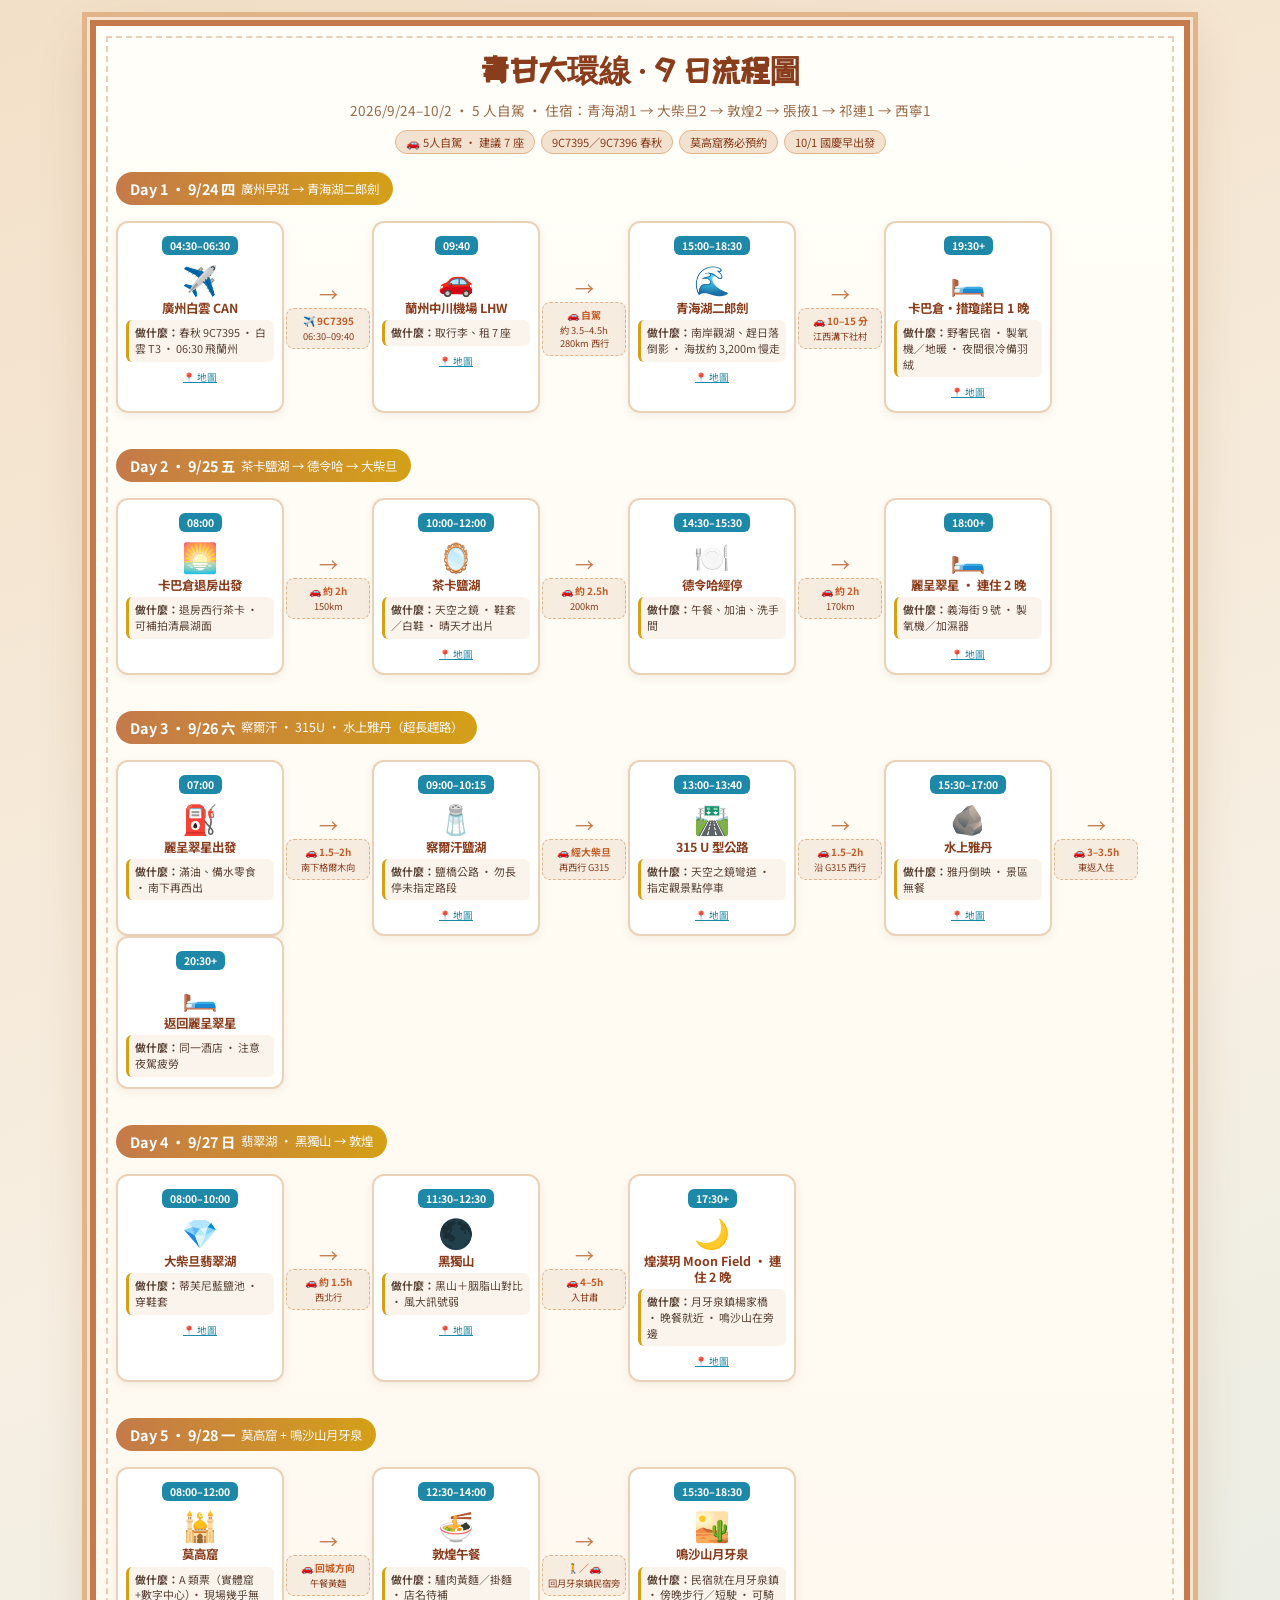
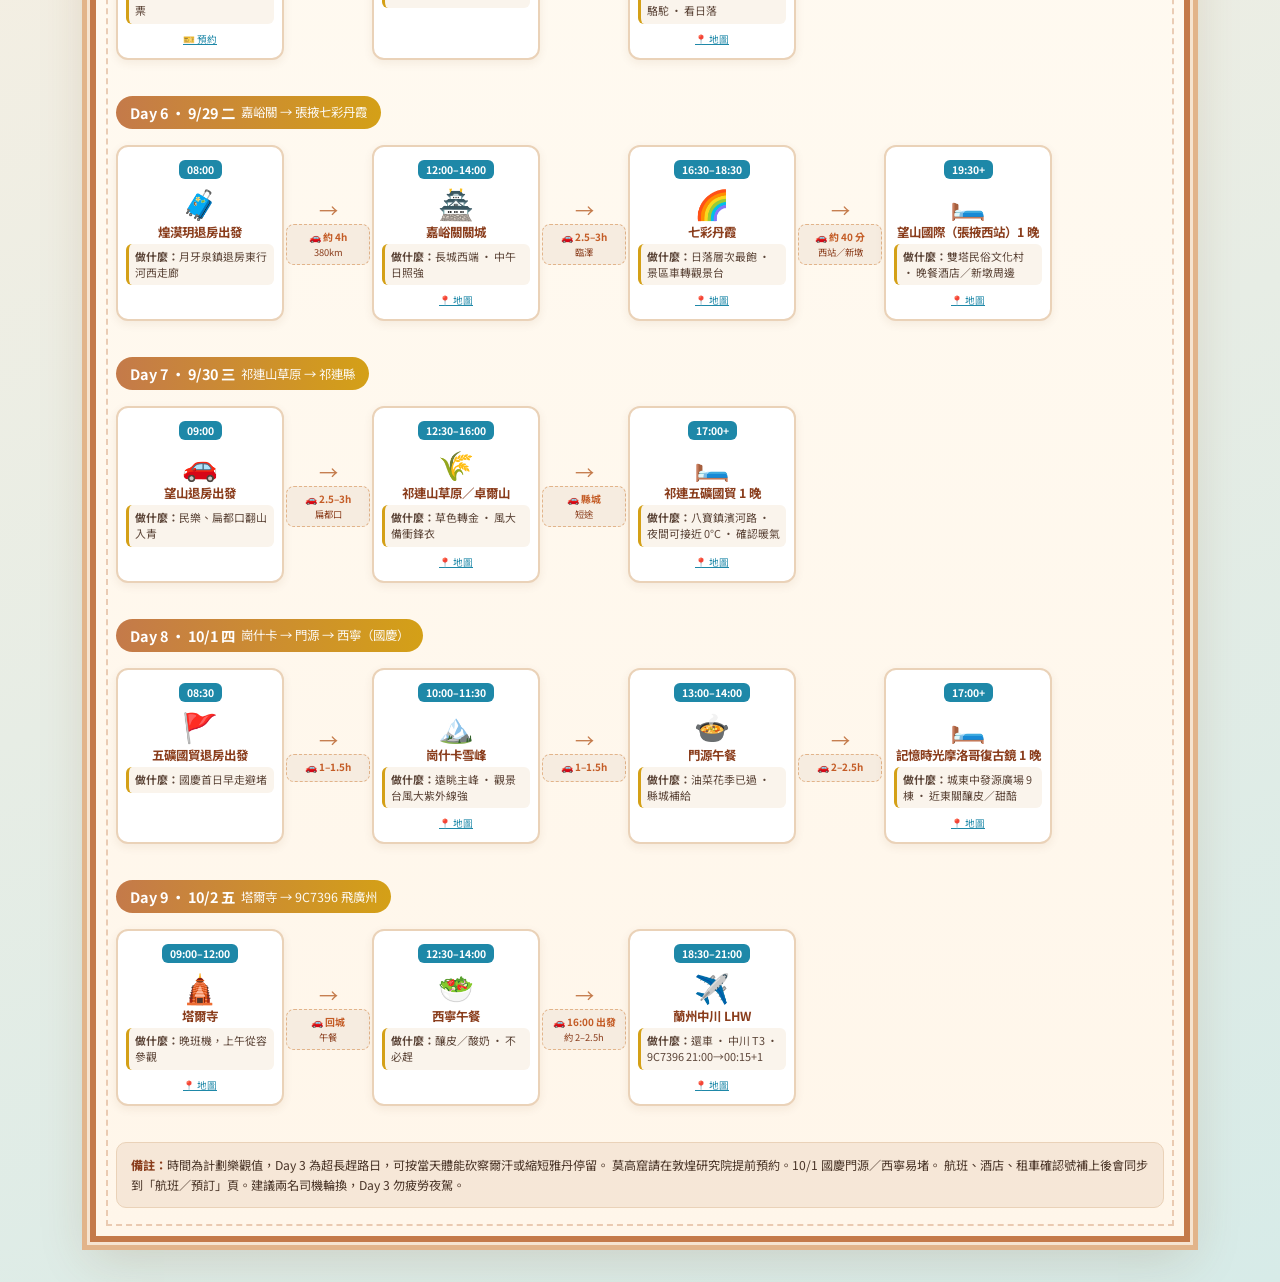
==== qinggan-flowchart.html @ 07468266 "Add Qinghai–Gansu loop itinerary site with stays, flights, and My Maps. Co-authored-by: Cursor <curs" ====
<!DOCTYPE html>
<html lang="zh-Hant">
<head>
  <meta charset="UTF-8" />
  <meta name="viewport" content="width=device-width, initial-scale=1" />
  <title>青甘大環線 9 日行程流程圖</title>
  <link href="https://fonts.googleapis.com/css2?family=ZCOOL+KuaiLe&family=Noto+Sans+TC:wght@400;500;700&display=swap" rel="stylesheet" />
  <style>
    * { box-sizing: border-box; margin: 0; padding: 0; }
    body {
      min-height: 100vh;
      background: linear-gradient(160deg, #f3e0c8 0%, #f7efe2 40%, #d7ebe8 100%);
      display: flex;
      justify-content: center;
      padding: 20px 12px 40px;
      font-family: "Noto Sans TC", sans-serif;
      color: #4a3528;
    }
    .sheet {
      width: min(1100px, 100%);
      background: linear-gradient(180deg, #fffef8 0%, #fff6ea 100%);
      border: 6px solid #c47a4a;
      box-shadow: 0 0 0 3px #f6e4d0, 0 0 0 8px #e2b48a, 0 16px 48px rgba(120, 70, 30, 0.18);
      padding: 24px 20px 28px;
      position: relative;
    }
    .sheet::before {
      content: "";
      position: absolute;
      inset: 10px;
      border: 2px dashed rgba(196, 122, 74, 0.35);
      pointer-events: none;
    }
    header { text-align: center; margin-bottom: 18px; position: relative; z-index: 1; }
    h1 {
      font-family: "ZCOOL KuaiLe", cursive;
      font-size: clamp(1.5rem, 4vw, 2rem);
      color: #8a3d1c;
    }
    .subtitle { margin-top: 6px; font-size: 0.85rem; color: #9a6b4a; }
    .badge-row { display: flex; flex-wrap: wrap; justify-content: center; gap: 6px; margin-top: 10px; }
    .badge {
      font-size: 0.7rem;
      padding: 3px 10px;
      border-radius: 999px;
      background: #f3e2d0;
      border: 1px solid #e2b48a;
      color: #8a3d1c;
    }
    .day-block { margin-bottom: 32px; position: relative; z-index: 1; }
    .day-title {
      display: inline-flex;
      flex-wrap: wrap;
      align-items: center;
      gap: 6px;
      background: linear-gradient(90deg, #c47a4a, #d4a017);
      color: #fff;
      font-weight: 700;
      font-size: 0.9rem;
      padding: 6px 14px;
      border-radius: 999px;
      margin-bottom: 12px;
    }
    .day-theme { font-weight: 400; font-size: 0.78rem; opacity: 0.95; }
    .flow {
      display: flex;
      flex-wrap: wrap;
      align-items: stretch;
      justify-content: flex-start;
      gap: 0;
      padding: 4px 0;
    }
    .node {
      width: 168px;
      flex-shrink: 0;
      background: #fff;
      border: 2px solid #ead2b8;
      border-radius: 12px;
      padding: 8px 8px 10px;
      text-align: center;
      box-shadow: 0 3px 10px rgba(120, 70, 30, 0.08);
    }
    .time-badge {
      display: inline-block;
      font-size: 0.65rem;
      font-weight: 700;
      color: #fff;
      background: #1e88a8;
      padding: 2px 8px;
      border-radius: 6px;
      margin-bottom: 6px;
    }
    .node-emoji {
      font-size: 1.8rem;
      line-height: 1;
      margin: 4px 0 6px;
    }
    .place {
      font-size: 0.78rem;
      font-weight: 700;
      color: #8a3d1c;
      line-height: 1.3;
    }
    .do {
      font-size: 0.68rem;
      color: #5c4538;
      margin-top: 4px;
      line-height: 1.45;
      text-align: left;
      background: #faf4ec;
      padding: 5px 6px;
      border-radius: 6px;
      border-left: 3px solid #d4a017;
    }
    .stay { font-size: 0.62rem; color: #9a7a68; margin-top: 4px; }
    .map-link {
      display: inline-block;
      margin-top: 5px;
      font-size: 0.6rem;
      color: #1e88a8;
      text-decoration: underline;
    }
    .leg {
      width: 88px;
      flex-shrink: 0;
      display: flex;
      flex-direction: column;
      align-items: center;
      justify-content: center;
      padding: 0 2px;
      min-height: 120px;
    }
    .leg-arrow { color: #c47a4a; font-size: 1.2rem; line-height: 1; }
    .leg-box {
      margin-top: 4px;
      font-size: 0.58rem;
      line-height: 1.4;
      text-align: center;
      background: #f6ece0;
      border: 1px dashed #e2b48a;
      border-radius: 8px;
      padding: 5px 4px;
      color: #8a3d1c;
      width: 100%;
    }
    .leg-box strong {
      display: block;
      font-size: 0.62rem;
      color: #c45c26;
      margin-bottom: 2px;
    }
    .note-box {
      margin-top: 16px;
      padding: 12px 14px;
      background: rgba(243, 226, 208, 0.7);
      border-radius: 10px;
      border: 1px solid #ead2b8;
      font-size: 0.76rem;
      line-height: 1.65;
      position: relative;
      z-index: 1;
    }
    .note-box strong { color: #8a3d1c; }
    @media (max-width: 700px) {
      .flow { flex-direction: column; align-items: center; }
      .leg {
        width: 152px;
        min-height: auto;
        flex-direction: row;
        gap: 8px;
        padding: 8px 0;
      }
      .leg-arrow { transform: rotate(90deg); }
    }
  </style>
</head>
<body>
  <article class="sheet">
    <header>
      <h1>青甘大環線 · 9 日流程圖</h1>
      <p class="subtitle">2026/9/24–10/2 · 5 人自駕 · 住宿：青海湖1 → 大柴旦2 → 敦煌2 → 張掖1 → 祁連1 → 西寧1</p>
      <div class="badge-row">
        <span class="badge">🚗 5人自駕 · 建議 7 座</span>
        <span class="badge">9C7395／9C7396 春秋</span>
        <span class="badge">莫高窟務必預約</span>
        <span class="badge">10/1 國慶早出發</span>
      </div>
    </header>

    <section class="day-block">
      <div class="day-title">Day 1 · 9/24 四 <span class="day-theme">廣州早班 → 青海湖二郎劍</span></div>
      <div class="flow">
        <div class="node">
          <span class="time-badge">04:30–06:30</span>
          <div class="node-emoji">✈️</div>
          <div class="place">廣州白雲 CAN</div>
          <div class="do"><strong>做什麼：</strong>春秋 9C7395 · 白雲 T3 · 06:30 飛蘭州</div>
          <a class="map-link" href="https://www.google.com/maps/search/?api=1&query=广州白云国际机场">📍 地圖</a>
        </div>
        <div class="leg"><span class="leg-arrow">→</span><div class="leg-box"><strong>✈️ 9C7395</strong>06:30–09:40</div></div>
        <div class="node">
          <span class="time-badge">09:40</span>
          <div class="node-emoji">🚗</div>
          <div class="place">蘭州中川機場 LHW</div>
          <div class="do"><strong>做什麼：</strong>取行李、租 7 座</div>
          <a class="map-link" href="https://www.google.com/maps/search/?api=1&query=兰州中川国际机场">📍 地圖</a>
        </div>
        <div class="leg"><span class="leg-arrow">→</span><div class="leg-box"><strong>🚗 自駕</strong>約 3.5–4.5h<br/>280km 西行</div></div>
        <div class="node">
          <span class="time-badge">15:00–18:30</span>
          <div class="node-emoji">🌊</div>
          <div class="place">青海湖二郎劍</div>
          <div class="do"><strong>做什麼：</strong>南岸觀湖、趕日落倒影 · 海拔約 3,200m 慢走</div>
          <a class="map-link" href="https://www.google.com/maps/search/?api=1&query=青海湖二郎剑景区">📍 地圖</a>
        </div>
        <div class="leg"><span class="leg-arrow">→</span><div class="leg-box"><strong>🚗 10–15 分</strong>江西溝下社村</div></div>
        <div class="node">
          <span class="time-badge">19:30+</span>
          <div class="node-emoji">🛏️</div>
          <div class="place">卡巴倉·措瓊諾日 1 晚</div>
          <div class="do"><strong>做什麼：</strong>野奢民宿 · 製氧機／地暖 · 夜間很冷備羽絨</div>
          <a class="map-link" href="https://www.google.com/maps/search/?api=1&query=青海湖卡巴仓+措琼诺日+江西沟乡下社村">📍 地圖</a>
        </div>
      </div>
    </section>

    <section class="day-block">
      <div class="day-title">Day 2 · 9/25 五 <span class="day-theme">茶卡鹽湖 → 德令哈 → 大柴旦</span></div>
      <div class="flow">
        <div class="node">
          <span class="time-badge">08:00</span>
          <div class="node-emoji">🌅</div>
          <div class="place">卡巴倉退房出發</div>
          <div class="do"><strong>做什麼：</strong>退房西行茶卡 · 可補拍清晨湖面</div>
        </div>
        <div class="leg"><span class="leg-arrow">→</span><div class="leg-box"><strong>🚗 約 2h</strong>150km</div></div>
        <div class="node">
          <span class="time-badge">10:00–12:00</span>
          <div class="node-emoji">🪞</div>
          <div class="place">茶卡鹽湖</div>
          <div class="do"><strong>做什麼：</strong>天空之鏡 · 鞋套／白鞋 · 晴天才出片</div>
          <a class="map-link" href="https://www.google.com/maps/search/?api=1&query=茶卡盐湖">📍 地圖</a>
        </div>
        <div class="leg"><span class="leg-arrow">→</span><div class="leg-box"><strong>🚗 約 2.5h</strong>200km</div></div>
        <div class="node">
          <span class="time-badge">14:30–15:30</span>
          <div class="node-emoji">🍽️</div>
          <div class="place">德令哈經停</div>
          <div class="do"><strong>做什麼：</strong>午餐、加油、洗手間</div>
        </div>
        <div class="leg"><span class="leg-arrow">→</span><div class="leg-box"><strong>🚗 約 2h</strong>170km</div></div>
        <div class="node">
          <span class="time-badge">18:00+</span>
          <div class="node-emoji">🛏️</div>
          <div class="place">麗呈翠星 · 連住 2 晚</div>
          <div class="do"><strong>做什麼：</strong>義海街 9 號 · 製氧機／加濕器</div>
          <a class="map-link" href="https://www.google.com/maps/search/?api=1&query=大柴旦丽呈翠星酒店+义海街9号">📍 地圖</a>
        </div>
      </div>
    </section>

    <section class="day-block">
      <div class="day-title">Day 3 · 9/26 六 <span class="day-theme">察爾汗 · 315U · 水上雅丹（超長趕路）</span></div>
      <div class="flow">
        <div class="node">
          <span class="time-badge">07:00</span>
          <div class="node-emoji">⛽</div>
          <div class="place">麗呈翠星出發</div>
          <div class="do"><strong>做什麼：</strong>滿油、備水零食 · 南下再西出</div>
        </div>
        <div class="leg"><span class="leg-arrow">→</span><div class="leg-box"><strong>🚗 1.5–2h</strong>南下格爾木向</div></div>
        <div class="node">
          <span class="time-badge">09:00–10:15</span>
          <div class="node-emoji">🧂</div>
          <div class="place">察爾汗鹽湖</div>
          <div class="do"><strong>做什麼：</strong>鹽橋公路 · 勿長停未指定路段</div>
          <a class="map-link" href="https://www.google.com/maps/search/?api=1&query=察尔汗盐湖">📍 地圖</a>
        </div>
        <div class="leg"><span class="leg-arrow">→</span><div class="leg-box"><strong>🚗 經大柴旦</strong>再西行 G315</div></div>
        <div class="node">
          <span class="time-badge">13:00–13:40</span>
          <div class="node-emoji">🛣️</div>
          <div class="place">315 U 型公路</div>
          <div class="do"><strong>做什麼：</strong>天空之鏡彎道 · 指定觀景點停車</div>
          <a class="map-link" href="https://www.google.com/maps/search/?api=1&query=315国道U型公路">📍 地圖</a>
        </div>
        <div class="leg"><span class="leg-arrow">→</span><div class="leg-box"><strong>🚗 1.5–2h</strong>沿 G315 西行</div></div>
        <div class="node">
          <span class="time-badge">15:30–17:00</span>
          <div class="node-emoji">🪨</div>
          <div class="place">水上雅丹</div>
          <div class="do"><strong>做什麼：</strong>雅丹倒映 · 景區無餐</div>
          <a class="map-link" href="https://www.google.com/maps/search/?api=1&query=乌素特水上雅丹">📍 地圖</a>
        </div>
        <div class="leg"><span class="leg-arrow">→</span><div class="leg-box"><strong>🚗 3–3.5h</strong>東返入住</div></div>
        <div class="node">
          <span class="time-badge">20:30+</span>
          <div class="node-emoji">🛏️</div>
          <div class="place">返回麗呈翠星</div>
          <div class="do"><strong>做什麼：</strong>同一酒店 · 注意夜駕疲勞</div>
        </div>
      </div>
    </section>

    <section class="day-block">
      <div class="day-title">Day 4 · 9/27 日 <span class="day-theme">翡翠湖 · 黑獨山 → 敦煌</span></div>
      <div class="flow">
        <div class="node">
          <span class="time-badge">08:00–10:00</span>
          <div class="node-emoji">💎</div>
          <div class="place">大柴旦翡翠湖</div>
          <div class="do"><strong>做什麼：</strong>蒂芙尼藍鹽池 · 穿鞋套</div>
          <a class="map-link" href="https://www.google.com/maps/search/?api=1&query=大柴旦翡翠湖">📍 地圖</a>
        </div>
        <div class="leg"><span class="leg-arrow">→</span><div class="leg-box"><strong>🚗 約 1.5h</strong>西北行</div></div>
        <div class="node">
          <span class="time-badge">11:30–12:30</span>
          <div class="node-emoji">🌑</div>
          <div class="place">黑獨山</div>
          <div class="do"><strong>做什麼：</strong>黑山＋胭脂山對比 · 風大訊號弱</div>
          <a class="map-link" href="https://www.google.com/maps/search/?api=1&query=黑独山">📍 地圖</a>
        </div>
        <div class="leg"><span class="leg-arrow">→</span><div class="leg-box"><strong>🚗 4–5h</strong>入甘肅</div></div>
        <div class="node">
          <span class="time-badge">17:30+</span>
          <div class="node-emoji">🌙</div>
          <div class="place">煌漠玥 Moon Field · 連住 2 晚</div>
          <div class="do"><strong>做什麼：</strong>月牙泉鎮楊家橋 · 晚餐就近 · 鳴沙山在旁邊</div>
          <a class="map-link" href="https://www.google.com/maps/search/?api=1&query=煌漠玥民宿+月牙泉镇鸣山路杨家桥三组58号">📍 地圖</a>
        </div>
      </div>
    </section>

    <section class="day-block">
      <div class="day-title">Day 5 · 9/28 一 <span class="day-theme">莫高窟 + 鳴沙山月牙泉</span></div>
      <div class="flow">
        <div class="node">
          <span class="time-badge">08:00–12:00</span>
          <div class="node-emoji">🕌</div>
          <div class="place">莫高窟</div>
          <div class="do"><strong>做什麼：</strong>A 類票（實體窟+數字中心）· 現場幾乎無票</div>
          <a class="map-link" href="https://ticket.dunhuang.org.cn/">🎫 預約</a>
        </div>
        <div class="leg"><span class="leg-arrow">→</span><div class="leg-box"><strong>🚗 回城方向</strong>午餐黃麵</div></div>
        <div class="node">
          <span class="time-badge">12:30–14:00</span>
          <div class="node-emoji">🍜</div>
          <div class="place">敦煌午餐</div>
          <div class="do"><strong>做什麼：</strong>驢肉黃麵／掛麵 · 店名待補</div>
        </div>
        <div class="leg"><span class="leg-arrow">→</span><div class="leg-box"><strong>🚶／🚗</strong>回月牙泉鎮民宿旁</div></div>
        <div class="node">
          <span class="time-badge">15:30–18:30</span>
          <div class="node-emoji">🏜️</div>
          <div class="place">鳴沙山月牙泉</div>
          <div class="do"><strong>做什麼：</strong>民宿就在月牙泉鎮 · 傍晚步行／短駛 · 可騎駱駝 · 看日落</div>
          <a class="map-link" href="https://www.google.com/maps/search/?api=1&query=鸣沙山月牙泉">📍 地圖</a>
        </div>
      </div>
    </section>

    <section class="day-block">
      <div class="day-title">Day 6 · 9/29 二 <span class="day-theme">嘉峪關 → 張掖七彩丹霞</span></div>
      <div class="flow">
        <div class="node">
          <span class="time-badge">08:00</span>
          <div class="node-emoji">🧳</div>
          <div class="place">煌漠玥退房出發</div>
          <div class="do"><strong>做什麼：</strong>月牙泉鎮退房東行河西走廊</div>
        </div>
        <div class="leg"><span class="leg-arrow">→</span><div class="leg-box"><strong>🚗 約 4h</strong>380km</div></div>
        <div class="node">
          <span class="time-badge">12:00–14:00</span>
          <div class="node-emoji">🏯</div>
          <div class="place">嘉峪關關城</div>
          <div class="do"><strong>做什麼：</strong>長城西端 · 中午日照強</div>
          <a class="map-link" href="https://www.google.com/maps/search/?api=1&query=嘉峪关关城">📍 地圖</a>
        </div>
        <div class="leg"><span class="leg-arrow">→</span><div class="leg-box"><strong>🚗 2.5–3h</strong>臨澤</div></div>
        <div class="node">
          <span class="time-badge">16:30–18:30</span>
          <div class="node-emoji">🌈</div>
          <div class="place">七彩丹霞</div>
          <div class="do"><strong>做什麼：</strong>日落層次最飽 · 景區車轉觀景台</div>
          <a class="map-link" href="https://www.google.com/maps/search/?api=1&query=张掖七彩丹霞">📍 地圖</a>
        </div>
        <div class="leg"><span class="leg-arrow">→</span><div class="leg-box"><strong>🚗 約 40 分</strong>西站／新墩</div></div>
        <div class="node">
          <span class="time-badge">19:30+</span>
          <div class="node-emoji">🛏️</div>
          <div class="place">望山國際（張掖西站）1 晚</div>
          <div class="do"><strong>做什麼：</strong>雙塔民俗文化村 · 晚餐酒店／新墩周邊</div>
          <a class="map-link" href="https://www.google.com/maps/search/?api=1&query=望山国际大酒店+张掖西站+双塔民俗文化村">📍 地圖</a>
        </div>
      </div>
    </section>

    <section class="day-block">
      <div class="day-title">Day 7 · 9/30 三 <span class="day-theme">祁連山草原 → 祁連縣</span></div>
      <div class="flow">
        <div class="node">
          <span class="time-badge">09:00</span>
          <div class="node-emoji">🚗</div>
          <div class="place">望山退房出發</div>
          <div class="do"><strong>做什麼：</strong>民樂、扁都口翻山入青</div>
        </div>
        <div class="leg"><span class="leg-arrow">→</span><div class="leg-box"><strong>🚗 2.5–3h</strong>扁都口</div></div>
        <div class="node">
          <span class="time-badge">12:30–16:00</span>
          <div class="node-emoji">🌾</div>
          <div class="place">祁連山草原／卓爾山</div>
          <div class="do"><strong>做什麼：</strong>草色轉金 · 風大備衝鋒衣</div>
          <a class="map-link" href="https://www.google.com/maps/search/?api=1&query=祁连卓尔山">📍 地圖</a>
        </div>
        <div class="leg"><span class="leg-arrow">→</span><div class="leg-box"><strong>🚗 縣城</strong>短途</div></div>
        <div class="node">
          <span class="time-badge">17:00+</span>
          <div class="node-emoji">🛏️</div>
          <div class="place">祁連五礦國貿 1 晚</div>
          <div class="do"><strong>做什麼：</strong>八寶鎮濱河路 · 夜間可接近 0°C · 確認暖氣</div>
          <a class="map-link" href="https://www.google.com/maps/search/?api=1&query=祁连五矿国贸饭店+八宝镇滨河路">📍 地圖</a>
        </div>
      </div>
    </section>

    <section class="day-block">
      <div class="day-title">Day 8 · 10/1 四 <span class="day-theme">崗什卡 → 門源 → 西寧（國慶）</span></div>
      <div class="flow">
        <div class="node">
          <span class="time-badge">08:30</span>
          <div class="node-emoji">🚩</div>
          <div class="place">五礦國貿退房出發</div>
          <div class="do"><strong>做什麼：</strong>國慶首日早走避堵</div>
        </div>
        <div class="leg"><span class="leg-arrow">→</span><div class="leg-box"><strong>🚗 1–1.5h</strong></div></div>
        <div class="node">
          <span class="time-badge">10:00–11:30</span>
          <div class="node-emoji">🏔️</div>
          <div class="place">崗什卡雪峰</div>
          <div class="do"><strong>做什麼：</strong>遠眺主峰 · 觀景台風大紫外線強</div>
          <a class="map-link" href="https://www.google.com/maps/search/?api=1&query=岗什卡雪峰观景台">📍 地圖</a>
        </div>
        <div class="leg"><span class="leg-arrow">→</span><div class="leg-box"><strong>🚗 1–1.5h</strong></div></div>
        <div class="node">
          <span class="time-badge">13:00–14:00</span>
          <div class="node-emoji">🍲</div>
          <div class="place">門源午餐</div>
          <div class="do"><strong>做什麼：</strong>油菜花季已過 · 縣城補給</div>
        </div>
        <div class="leg"><span class="leg-arrow">→</span><div class="leg-box"><strong>🚗 2–2.5h</strong></div></div>
        <div class="node">
          <span class="time-badge">17:00+</span>
          <div class="node-emoji">🛏️</div>
          <div class="place">記憶時光摩洛哥復古鏡 1 晚</div>
          <div class="do"><strong>做什麼：</strong>城東中發源廣場 9 棟 · 近東關釀皮／甜醅</div>
          <a class="map-link" href="https://www.google.com/maps/search/?api=1&query=中发源城市广场+西宁城东">📍 地圖</a>
        </div>
      </div>
    </section>

    <section class="day-block">
      <div class="day-title">Day 9 · 10/2 五 <span class="day-theme">塔爾寺 → 9C7396 飛廣州</span></div>
      <div class="flow">
        <div class="node">
          <span class="time-badge">09:00–12:00</span>
          <div class="node-emoji">🛕</div>
          <div class="place">塔爾寺</div>
          <div class="do"><strong>做什麼：</strong>晚班機，上午從容參觀</div>
          <a class="map-link" href="https://www.google.com/maps/search/?api=1&query=塔尔寺">📍 地圖</a>
        </div>
        <div class="leg"><span class="leg-arrow">→</span><div class="leg-box"><strong>🚗 回城</strong>午餐</div></div>
        <div class="node">
          <span class="time-badge">12:30–14:00</span>
          <div class="node-emoji">🥗</div>
          <div class="place">西寧午餐</div>
          <div class="do"><strong>做什麼：</strong>釀皮／酸奶 · 不必趕</div>
        </div>
        <div class="leg"><span class="leg-arrow">→</span><div class="leg-box"><strong>🚗 16:00 出發</strong>約 2–2.5h</div></div>
        <div class="node">
          <span class="time-badge">18:30–21:00</span>
          <div class="node-emoji">✈️</div>
          <div class="place">蘭州中川 LHW</div>
          <div class="do"><strong>做什麼：</strong>還車 · 中川 T3 · 9C7396 21:00→00:15+1</div>
          <a class="map-link" href="https://www.google.com/maps/search/?api=1&query=兰州中川国际机场">📍 地圖</a>
        </div>
      </div>
    </section>

    <div class="note-box">
      <strong>備註：</strong>時間為計劃樂觀值，Day 3 為超長趕路日，可按當天體能砍察爾汗或縮短雅丹停留。
      莫高窟請在敦煌研究院提前預約。10/1 國慶門源／西寧易堵。
      航班、酒店、租車確認號補上後會同步到「航班／預訂」頁。建議兩名司機輪換，Day 3 勿疲勞夜駕。
    </div>
  </article>
</body>
</html>
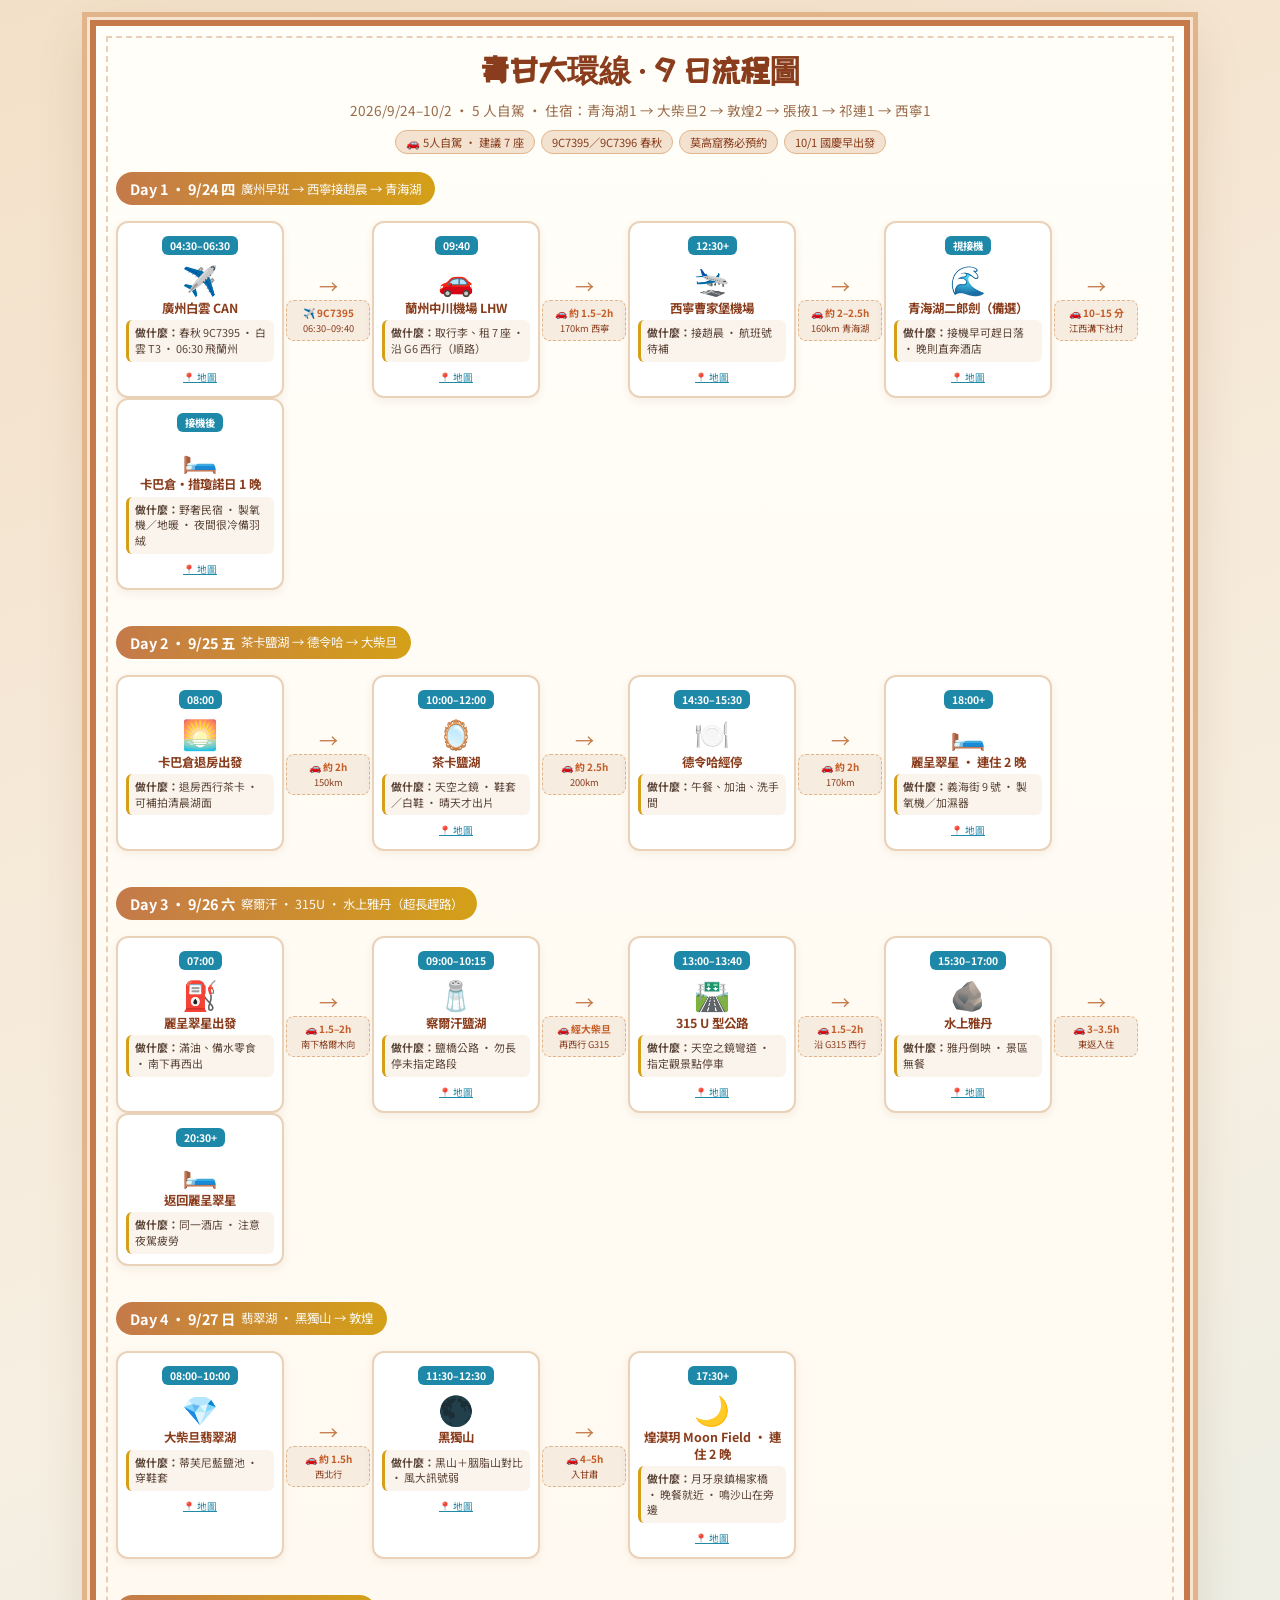
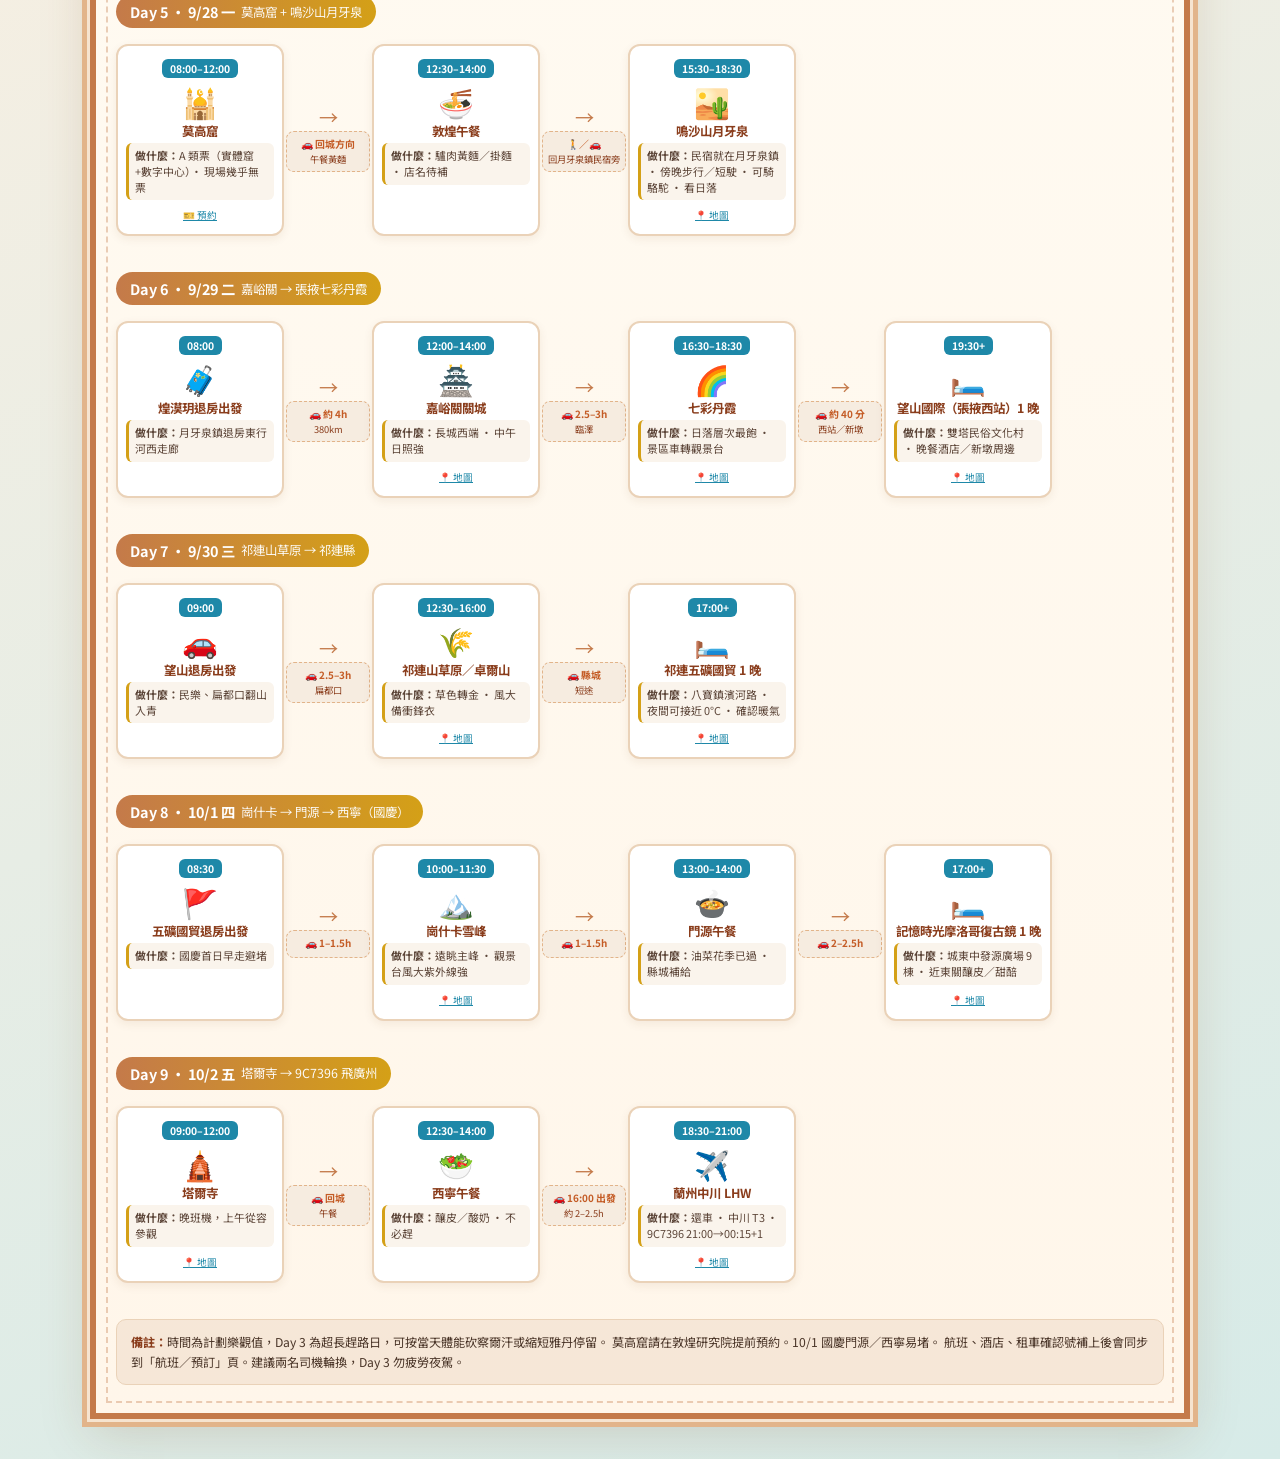
==== commit 610f2b05: "Reroute Day 1 via Xining Airport to pick up Zhao Chen before Qinghai Lake. Co-authored-by: Cursor <c" ====
--- a/qinggan-flowchart.html
+++ b/qinggan-flowchart.html
@@ -188,7 +188,7 @@
     </header>
 
     <section class="day-block">
-      <div class="day-title">Day 1 · 9/24 四 <span class="day-theme">廣州早班 → 青海湖二郎劍</span></div>
+      <div class="day-title">Day 1 · 9/24 四 <span class="day-theme">廣州早班 → 西寧接趙晨 → 青海湖</span></div>
       <div class="flow">
         <div class="node">
           <span class="time-badge">04:30–06:30</span>
@@ -202,20 +202,28 @@
           <span class="time-badge">09:40</span>
           <div class="node-emoji">🚗</div>
           <div class="place">蘭州中川機場 LHW</div>
-          <div class="do"><strong>做什麼：</strong>取行李、租 7 座</div>
+          <div class="do"><strong>做什麼：</strong>取行李、租 7 座 · 沿 G6 西行（順路）</div>
           <a class="map-link" href="https://www.google.com/maps/search/?api=1&query=兰州中川国际机场">📍 地圖</a>
         </div>
-        <div class="leg"><span class="leg-arrow">→</span><div class="leg-box"><strong>🚗 自駕</strong>約 3.5–4.5h<br/>280km 西行</div></div>
-        <div class="node">
-          <span class="time-badge">15:00–18:30</span>
+        <div class="leg"><span class="leg-arrow">→</span><div class="leg-box"><strong>🚗 約 1.5–2h</strong>170km 西寧</div></div>
+        <div class="node">
+          <span class="time-badge">12:30+</span>
+          <div class="node-emoji">🛬</div>
+          <div class="place">西寧曹家堡機場</div>
+          <div class="do"><strong>做什麼：</strong>接趙晨 · 航班號待補</div>
+          <a class="map-link" href="https://www.google.com/maps/search/?api=1&query=西宁曹家堡机场">📍 地圖</a>
+        </div>
+        <div class="leg"><span class="leg-arrow">→</span><div class="leg-box"><strong>🚗 約 2–2.5h</strong>160km 青海湖</div></div>
+        <div class="node">
+          <span class="time-badge">視接機</span>
           <div class="node-emoji">🌊</div>
-          <div class="place">青海湖二郎劍</div>
-          <div class="do"><strong>做什麼：</strong>南岸觀湖、趕日落倒影 · 海拔約 3,200m 慢走</div>
+          <div class="place">青海湖二郎劍（備選）</div>
+          <div class="do"><strong>做什麼：</strong>接機早可趕日落 · 晚則直奔酒店</div>
           <a class="map-link" href="https://www.google.com/maps/search/?api=1&query=青海湖二郎剑景区">📍 地圖</a>
         </div>
         <div class="leg"><span class="leg-arrow">→</span><div class="leg-box"><strong>🚗 10–15 分</strong>江西溝下社村</div></div>
         <div class="node">
-          <span class="time-badge">19:30+</span>
+          <span class="time-badge">接機後</span>
           <div class="node-emoji">🛏️</div>
           <div class="place">卡巴倉·措瓊諾日 1 晚</div>
           <div class="do"><strong>做什麼：</strong>野奢民宿 · 製氧機／地暖 · 夜間很冷備羽絨</div>
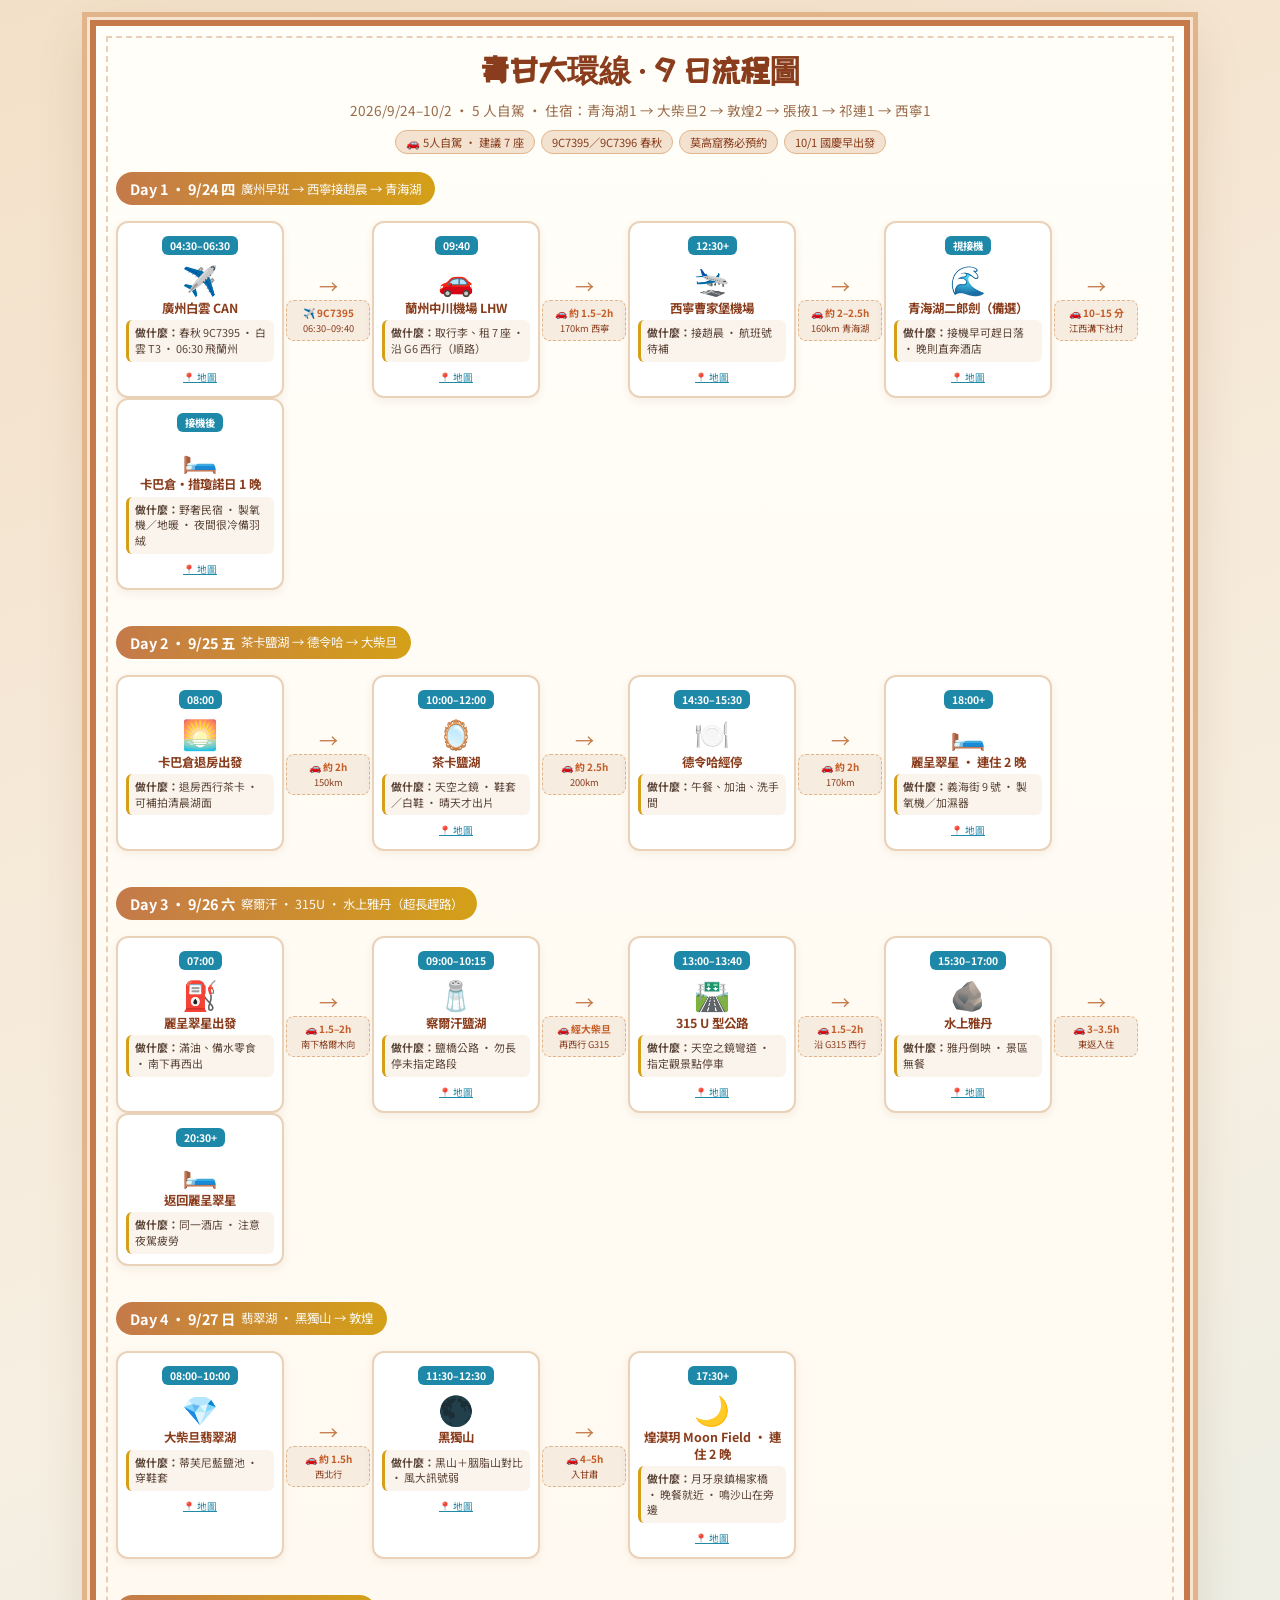
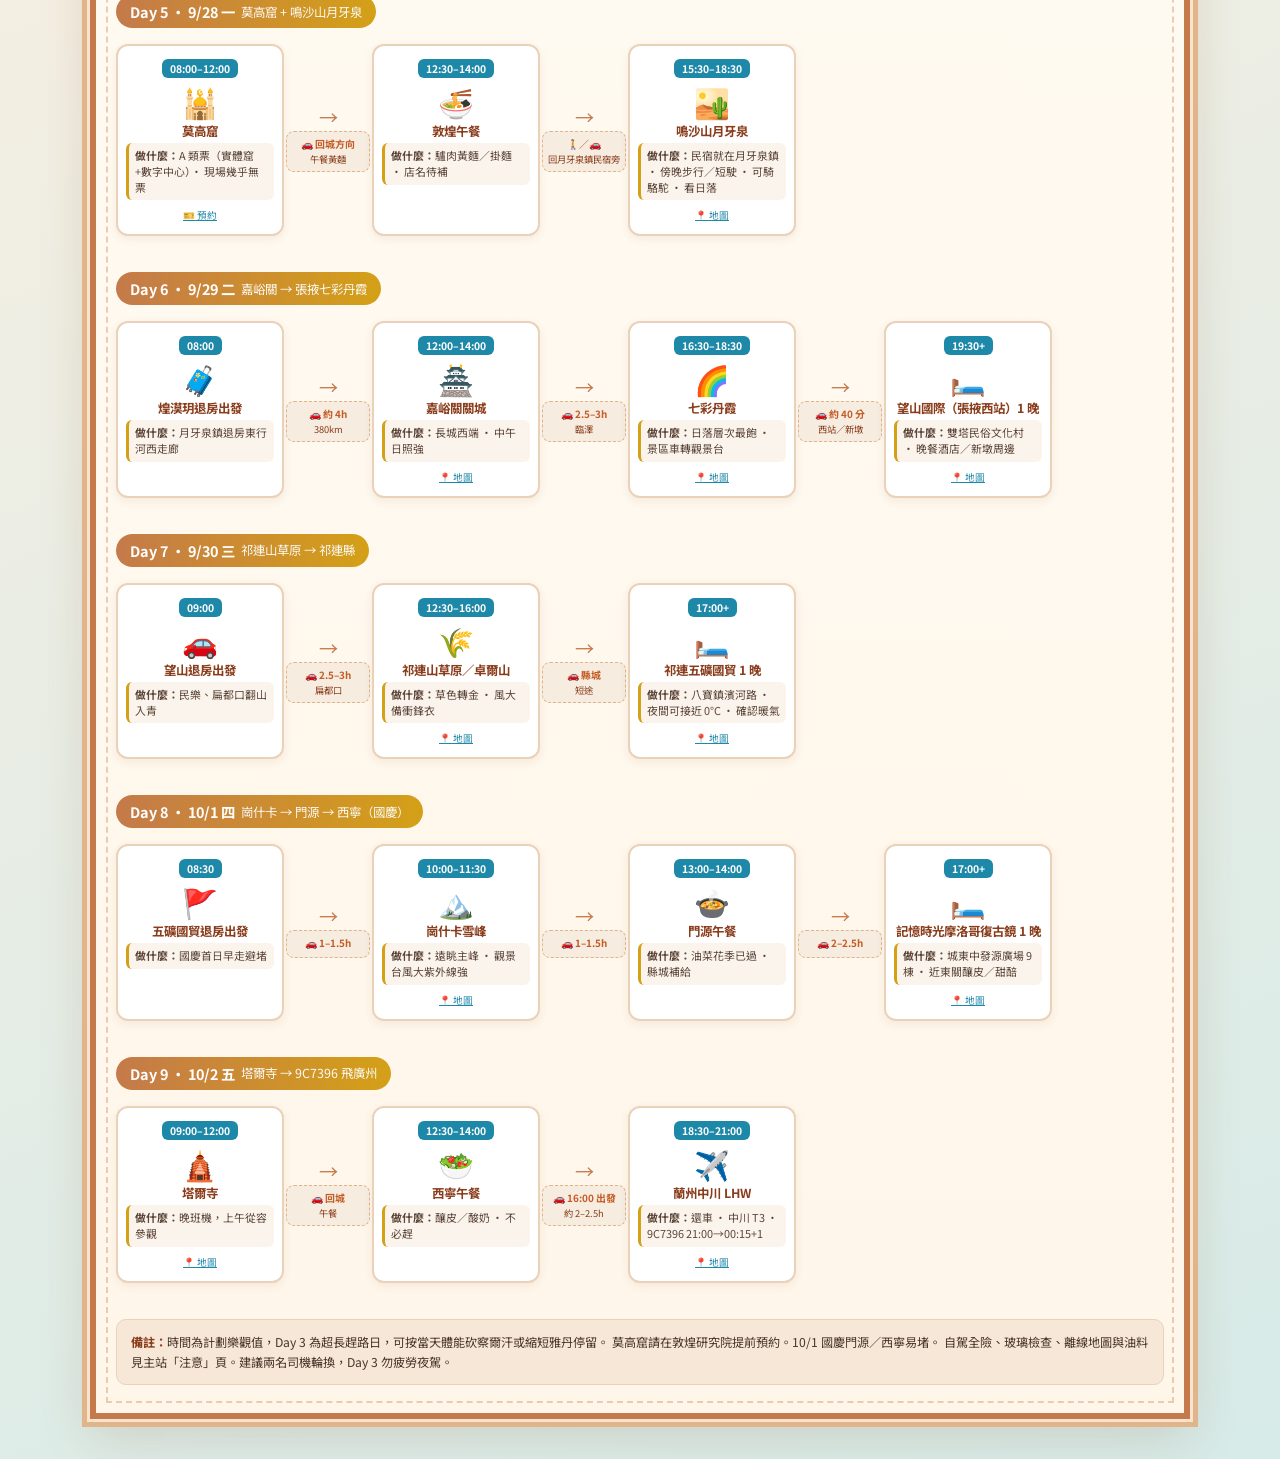
==== commit 88617e17: "Add a self-drive notes page and pack a U-shaped neck pillow. Co-authored-by: Cursor <cursoragent@cur" ====
--- a/qinggan-flowchart.html
+++ b/qinggan-flowchart.html
@@ -497,7 +497,7 @@
     <div class="note-box">
       <strong>備註：</strong>時間為計劃樂觀值，Day 3 為超長趕路日，可按當天體能砍察爾汗或縮短雅丹停留。
       莫高窟請在敦煌研究院提前預約。10/1 國慶門源／西寧易堵。
-      航班、酒店、租車確認號補上後會同步到「航班／預訂」頁。建議兩名司機輪換，Day 3 勿疲勞夜駕。
+      自駕全險、玻璃檢查、離線地圖與油料見主站「注意」頁。建議兩名司機輪換，Day 3 勿疲勞夜駕。
     </div>
   </article>
 </body>
